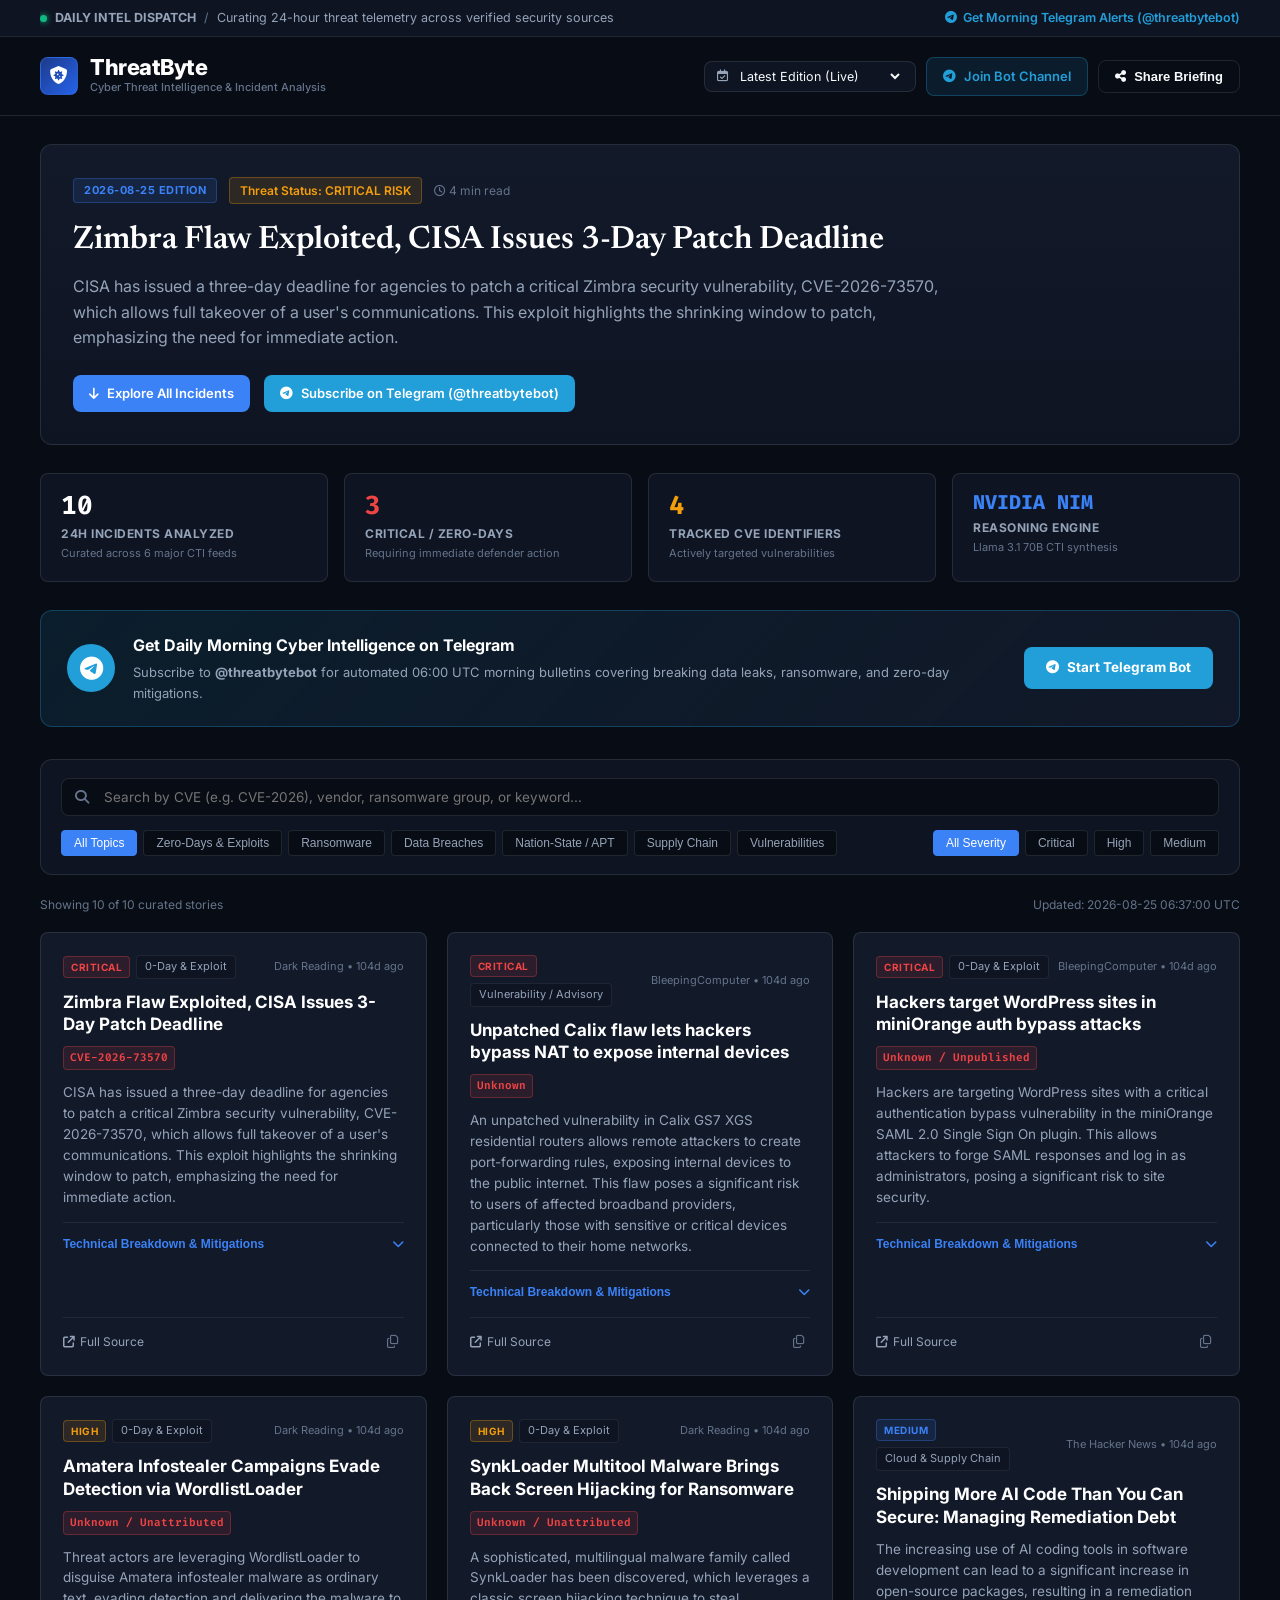
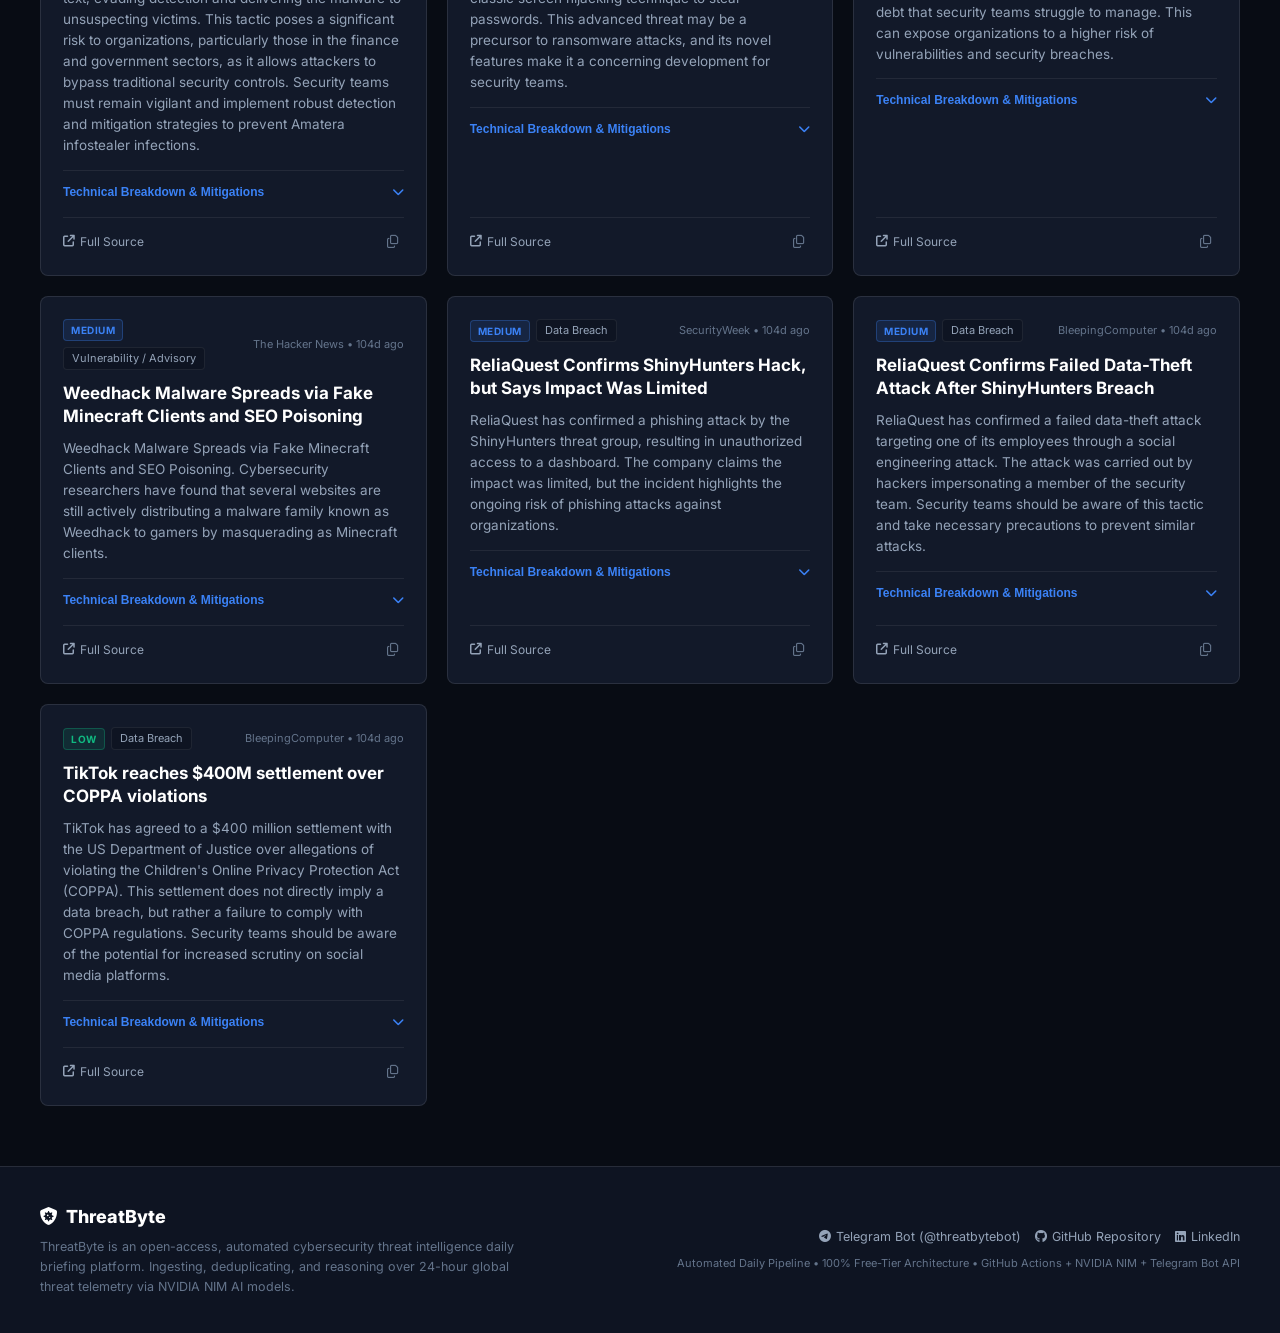
==== frontend/index.html @ 79b76184 "feat: launch ThreatByte automated CTI platform" ====
<!DOCTYPE html>
<html lang="en">
<head>
  <meta charset="UTF-8">
  <meta name="viewport" content="width=device-width, initial-scale=1.0">
  <title>ThreatByte — Daily Cyber Threat Intelligence & Incident Briefing</title>
  <meta name="description" content="ThreatByte delivers curated, analyst-grade daily cybersecurity briefings on zero-days, ransomware campaigns, data breaches, and active exploit telemetry.">
  
  <!-- Modern Editorial & Technical Typography -->
  <link rel="preconnect" href="https://fonts.googleapis.com">
  <link rel="preconnect" href="https://fonts.gstatic.com" crossorigin>
  <link href="https://fonts.googleapis.com/css2?family=Fira+Code:wght@400;500;600&family=Inter:wght@300;400;500;600;700;800&family=Newsreader:ital,opsz,wght@0,6..72,400;0,6..72,600;1,6..72,400&display=swap" rel="stylesheet">
  <link rel="stylesheet" href="https://cdnjs.cloudflare.com/ajax/libs/font-awesome/6.5.1/css/all.min.css">
  
  <link rel="stylesheet" href="css/style.css">
</head>
<body>

  <!-- Top Announcement Bar -->
  <aside class="announcement-bar" aria-label="Daily alert bulletin">
    <div class="container announcement-container">
      <div class="announcement-left">
        <span class="live-pulse"></span>
        <strong>DAILY INTEL DISPATCH</strong>
        <span class="divider">/</span>
        <span id="announcement-status">Curating 24-hour threat telemetry across verified security sources</span>
      </div>
      <div class="announcement-right">
        <a href="https://t.me/threatbytebot" target="_blank" class="announcement-link">
          <i class="fa-brands fa-telegram"></i> Get Morning Telegram Alerts (@threatbytebot)
        </a>
      </div>
    </div>
  </aside>

  <!-- Editorial Header -->
  <header class="main-header">
    <div class="container header-container">
      <div class="header-brand-wrap">
        <a href="index.html" class="brand-link">
          <div class="brand-mark">
            <i class="fa-solid fa-shield-virus"></i>
          </div>
          <div class="brand-text">
            <h1 class="brand-title">ThreatByte</h1>
            <p class="brand-tagline">Cyber Threat Intelligence & Incident Analysis</p>
          </div>
        </a>
      </div>

      <nav class="header-nav">
        <!-- Date Archive Dropdown -->
        <div class="date-select-group">
          <i class="fa-regular fa-calendar-check"></i>
          <select id="briefing-date-select" aria-label="Select Edition Date">
            <option value="latest">Latest Edition (Live)</option>
          </select>
        </div>

        <!-- Telegram Join CTA -->
        <a href="https://t.me/threatbytebot" target="_blank" class="btn btn-telegram-nav" title="Join on Telegram">
          <i class="fa-brands fa-telegram"></i>
          <span>Join Bot Channel</span>
        </a>

        <!-- Copy Full Briefing -->
        <button class="btn btn-outline" id="btn-copy-briefing" title="Copy Full Briefing for LinkedIn / Team Sharing">
          <i class="fa-solid fa-share-nodes"></i>
          <span>Share Briefing</span>
        </button>
      </nav>
    </div>
  </header>

  <!-- Executive Summary Dashboard -->
  <main class="container page-content">
    
    <!-- Hero / Lead Story Section -->
    <section class="lead-hero-section" id="lead-hero-section">
      <div class="lead-hero-badge-row">
        <span class="hero-edition-pill" id="hero-edition-date">Today's Edition</span>
        <span class="hero-threat-status" id="hero-threat-status">Threat Level: Analyzing...</span>
        <span class="hero-read-time"><i class="fa-regular fa-clock"></i> 4 min read</span>
      </div>
      <h2 class="lead-hero-title" id="lead-hero-title">
        Loading today's lead threat intelligence report...
      </h2>
      <p class="lead-hero-summary" id="lead-hero-summary">
        Aggregating intelligence on active zero-days, enterprise ransomware intrusions, and critical software vulnerabilities from the last 24 hours.
      </p>
      <div class="lead-hero-footer" id="lead-hero-footer">
        <a href="#feed-section" class="btn btn-primary">
          <i class="fa-solid fa-arrow-down"></i> Explore All Incidents
        </a>
        <a href="https://t.me/threatbytebot" target="_blank" class="btn btn-telegram">
          <i class="fa-brands fa-telegram"></i> Subscribe on Telegram (@threatbytebot)
        </a>
      </div>
    </section>

    <!-- Key Metrics Bar -->
    <section class="metrics-grid">
      <div class="metric-card">
        <div class="metric-num" id="stat-total-incidents">0</div>
        <div class="metric-title">24H Incidents Analyzed</div>
        <div class="metric-desc">Curated across 6 major CTI feeds</div>
      </div>
      <div class="metric-card metric-critical">
        <div class="metric-num" id="stat-critical-threats">0</div>
        <div class="metric-title">Critical / Zero-Days</div>
        <div class="metric-desc">Requiring immediate defender action</div>
      </div>
      <div class="metric-card metric-cve">
        <div class="metric-num" id="stat-unique-cves">0</div>
        <div class="metric-title">Tracked CVE Identifiers</div>
        <div class="metric-desc">Actively targeted vulnerabilities</div>
      </div>
      <div class="metric-card metric-ai">
        <div class="metric-num" id="stat-ai-model">NVIDIA NIM</div>
        <div class="metric-title">Reasoning Engine</div>
        <div class="metric-desc">Llama 3.1 70B CTI synthesis</div>
      </div>
    </section>

    <!-- Telegram Free Subscription Box -->
    <section class="telegram-sub-banner">
      <div class="tg-sub-left">
        <div class="tg-sub-icon">
          <i class="fa-brands fa-telegram"></i>
        </div>
        <div class="tg-sub-content">
          <h3>Get Daily Morning Cyber Intelligence on Telegram</h3>
          <p>Subscribe to <strong>@threatbytebot</strong> for automated 06:00 UTC morning bulletins covering breaking data leaks, ransomware, and zero-day mitigations.</p>
        </div>
      </div>
      <div class="tg-sub-right">
        <a href="https://t.me/threatbytebot" target="_blank" class="btn btn-telegram-sub">
          <i class="fa-brands fa-telegram"></i> Start Telegram Bot
        </a>
      </div>
    </section>

    <!-- Filter & Search Toolbar -->
    <section class="toolbar-wrap" id="feed-section">
      <div class="search-bar">
        <i class="fa-solid fa-magnifying-glass search-icon"></i>
        <input type="text" id="search-input" placeholder="Search by CVE (e.g. CVE-2026), vendor, ransomware group, or keyword..." autocomplete="off">
        <button id="clear-search-btn" class="clear-search-btn hidden" aria-label="Clear search">
          <i class="fa-solid fa-xmark"></i>
        </button>
      </div>

      <div class="filter-row">
        <!-- Category Filter -->
        <div class="pill-group" id="category-pills-container">
          <button class="pill active" data-category="ALL">All Topics</button>
          <button class="pill" data-category="0-Day & Exploit">Zero-Days & Exploits</button>
          <button class="pill" data-category="Ransomware">Ransomware</button>
          <button class="pill" data-category="Data Breach">Data Breaches</button>
          <button class="pill" data-category="Nation-State/APT">Nation-State / APT</button>
          <button class="pill" data-category="Cloud & Supply Chain">Supply Chain</button>
          <button class="pill" data-category="Vulnerability / Advisory">Vulnerabilities</button>
        </div>

        <!-- Severity Filter -->
        <div class="severity-group" id="severity-filters-container">
          <button class="sev-btn active" data-severity="ALL">All Severity</button>
          <button class="sev-btn sev-critical" data-severity="CRITICAL">Critical</button>
          <button class="sev-btn sev-high" data-severity="HIGH">High</button>
          <button class="sev-btn sev-medium" data-severity="MEDIUM">Medium</button>
        </div>
      </div>
    </section>

    <!-- Feed Meta Bar -->
    <div class="feed-meta-bar">
      <span class="feed-count" id="results-count-text">Displaying curated incidents</span>
      <span class="feed-time" id="feed-generated-time">Last updated: Syncing...</span>
    </div>

    <!-- Threat Intelligence Article Feed -->
    <section class="threat-feed-grid" id="threat-cards-grid">
      <div class="feed-loading">
        <div class="editorial-spinner"></div>
        <p>Loading curated threat intelligence dispatch...</p>
      </div>
    </section>

  </main>

  <!-- Detailed Incident Modal Dialog -->
  <div class="modal-overlay hidden" id="incident-modal" role="dialog" aria-modal="true">
    <div class="modal-card">
      <div class="modal-header">
        <div class="modal-tags">
          <span class="modal-badge-sev" id="modal-sev-badge">CRITICAL</span>
          <span class="modal-badge-cat" id="modal-category">Ransomware</span>
        </div>
        <button class="modal-close" id="modal-close-btn" aria-label="Close dialog">
          <i class="fa-solid fa-xmark"></i>
        </button>
      </div>
      <div class="modal-body" id="modal-body-content">
        <!-- Injected via JavaScript -->
      </div>
      <div class="modal-footer">
        <a href="#" target="_blank" rel="noopener noreferrer" class="btn btn-outline" id="modal-source-link">
          <i class="fa-solid fa-arrow-up-right-from-square"></i> Read Original Source
        </a>
        <button class="btn btn-primary" id="modal-copy-btn">
          <i class="fa-solid fa-copy"></i> Copy Dossier
        </button>
      </div>
    </div>
  </div>

  <!-- Toast Notification -->
  <div class="toast-container" id="toast-container"></div>

  <!-- Editorial Footer -->
  <footer class="main-footer">
    <div class="container footer-container">
      <div class="footer-col-left">
        <div class="footer-brand">
          <i class="fa-solid fa-shield-virus"></i> ThreatByte
        </div>
        <p class="footer-about">
          ThreatByte is an open-access, automated cybersecurity threat intelligence daily briefing platform. Ingesting, deduplicating, and reasoning over 24-hour global threat telemetry via NVIDIA NIM AI models.
        </p>
      </div>
      <div class="footer-col-right">
        <div class="footer-links">
          <a href="https://t.me/threatbytebot" target="_blank"><i class="fa-brands fa-telegram"></i> Telegram Bot (@threatbytebot)</a>
          <a href="https://github.com/mukulgrover/ThreatByte" target="_blank"><i class="fa-brands fa-github"></i> GitHub Repository</a>
          <a href="https://linkedin.com" target="_blank"><i class="fa-brands fa-linkedin"></i> LinkedIn</a>
        </div>
        <p class="footer-credit">
          Automated Daily Pipeline • 100% Free-Tier Architecture • GitHub Actions + NVIDIA NIM + Telegram Bot API
        </p>
      </div>
    </div>
  </footer>

  <script src="js/app.js"></script>
</body>
</html>
---- frontend/css/style.css ----
/* ==========================================================================
   ThreatByte — Editorial Cyber Threat Intelligence Publication Theme
   Authentic, human-curated editorial design with deep slate & cobalt accents.
   ========================================================================== */

:root {
  /* Editorial Palette */
  --bg-page: #080c14;
  --bg-surface: #0e1422;
  --bg-card: #121929;
  --bg-card-hover: #162035;
  --bg-muted: #1c273e;
  --bg-overlay: rgba(8, 12, 20, 0.85);

  /* Border Tones */
  --border-subtle: rgba(255, 255, 255, 0.07);
  --border-card: rgba(255, 255, 255, 0.1);
  --border-card-hover: rgba(59, 130, 246, 0.35);

  /* Brand Accents */
  --accent-blue: #3b82f6;
  --accent-blue-hover: #2563eb;
  --accent-blue-dim: rgba(59, 130, 246, 0.12);
  
  --accent-red: #ef4444;
  --accent-red-dim: rgba(239, 68, 68, 0.12);
  --accent-red-border: rgba(239, 68, 68, 0.3);
  
  --accent-amber: #f59e0b;
  --accent-amber-dim: rgba(245, 158, 11, 0.12);
  
  --accent-emerald: #10b981;
  --accent-emerald-dim: rgba(16, 185, 129, 0.12);

  --accent-telegram: #229ED9;
  --accent-telegram-hover: #1C8AC0;

  /* Typography */
  --text-primary: #f8fafc;
  --text-secondary: #94a3b8;
  --text-muted: #64748b;
  --font-sans: 'Inter', -apple-system, BlinkMacSystemFont, 'Segoe UI', Roboto, sans-serif;
  --font-serif: 'Newsreader', Georgia, 'Times New Roman', serif;
  --font-mono: 'Fira Code', monospace, Consolas;

  /* Sizing & Radius */
  --max-width: 1240px;
  --radius-sm: 4px;
  --radius-md: 8px;
  --radius-lg: 12px;
  --transition: 0.2s cubic-bezier(0.16, 1, 0.3, 1);
}

/* Reset & Foundation */
* {
  margin: 0;
  padding: 0;
  box-sizing: border-box;
}

body {
  background-color: var(--bg-page);
  color: var(--text-primary);
  font-family: var(--font-sans);
  line-height: 1.6;
  min-height: 100vh;
  -webkit-font-smoothing: antialiased;
}

.container {
  width: 100%;
  max-width: var(--max-width);
  margin: 0 auto;
  padding: 0 20px;
}

/* ==========================================================================
   Announcement Bar
   ========================================================================== */
.announcement-bar {
  background: var(--bg-surface);
  border-bottom: 1px solid var(--border-subtle);
  padding: 8px 0;
  font-size: 12.5px;
  color: var(--text-secondary);
}

.announcement-container {
  display: flex;
  justify-content: space-between;
  align-items: center;
  gap: 16px;
}

.announcement-left {
  display: flex;
  align-items: center;
  gap: 8px;
  overflow: hidden;
  white-space: nowrap;
  text-overflow: ellipsis;
}

.live-pulse {
  width: 7px;
  height: 7px;
  border-radius: 50%;
  background: var(--accent-emerald);
  box-shadow: 0 0 6px var(--accent-emerald);
}

.divider {
  color: var(--text-muted);
}

.announcement-link {
  color: var(--accent-telegram);
  text-decoration: none;
  font-weight: 600;
  display: inline-flex;
  align-items: center;
  gap: 6px;
  transition: color var(--transition);
  white-space: nowrap;
}

.announcement-link:hover {
  color: #60c5ff;
}

/* ==========================================================================
   Header & Nav
   ========================================================================== */
.main-header {
  background: var(--bg-page);
  border-bottom: 1px solid var(--border-card);
  padding: 18px 0;
  position: sticky;
  top: 0;
  z-index: 50;
  backdrop-filter: blur(12px);
  -webkit-backdrop-filter: blur(12px);
}

.header-container {
  display: flex;
  justify-content: space-between;
  align-items: center;
  gap: 20px;
}

.brand-link {
  display: flex;
  align-items: center;
  gap: 12px;
  text-decoration: none;
  color: inherit;
}

.brand-mark {
  width: 38px;
  height: 38px;
  background: linear-gradient(135deg, #1e3a8a, #2563eb);
  border: 1px solid rgba(59, 130, 246, 0.4);
  border-radius: var(--radius-md);
  display: flex;
  align-items: center;
  justify-content: center;
  font-size: 18px;
  color: #ffffff;
}

.brand-title {
  font-size: 22px;
  font-weight: 800;
  letter-spacing: -0.5px;
  color: #ffffff;
  line-height: 1.1;
}

.brand-tagline {
  font-size: 11px;
  color: var(--text-muted);
  font-weight: 500;
}

.header-nav {
  display: flex;
  align-items: center;
  gap: 10px;
}

.date-select-group {
  display: flex;
  align-items: center;
  gap: 8px;
  background: var(--bg-surface);
  border: 1px solid var(--border-card);
  border-radius: var(--radius-md);
  padding: 6px 12px;
  font-size: 12.5px;
  color: var(--text-secondary);
}

.date-select-group select {
  background: transparent;
  border: none;
  color: var(--text-primary);
  font-size: 12.5px;
  font-family: var(--font-sans);
  outline: none;
  cursor: pointer;
}

.date-select-group select option {
  background: var(--bg-surface);
  color: var(--text-primary);
}

/* Buttons */
.btn {
  display: inline-flex;
  align-items: center;
  justify-content: center;
  gap: 8px;
  padding: 8px 16px;
  border-radius: var(--radius-md);
  font-size: 13px;
  font-weight: 600;
  text-decoration: none;
  cursor: pointer;
  border: none;
  transition: all var(--transition);
}

.btn-primary {
  background: var(--accent-blue);
  color: #ffffff;
}

.btn-primary:hover {
  background: var(--accent-blue-hover);
  transform: translateY(-1px);
}

.btn-telegram {
  background: var(--accent-telegram);
  color: #ffffff;
}

.btn-telegram:hover {
  background: var(--accent-telegram-hover);
  transform: translateY(-1px);
}

.btn-telegram-nav {
  background: rgba(34, 158, 217, 0.12);
  color: var(--accent-telegram);
  border: 1px solid rgba(34, 158, 217, 0.3);
}

.btn-telegram-nav:hover {
  background: var(--accent-telegram);
  color: #ffffff;
}

.btn-outline {
  background: transparent;
  color: var(--text-primary);
  border: 1px solid var(--border-card);
}

.btn-outline:hover {
  background: var(--bg-surface);
  border-color: var(--text-secondary);
}

/* ==========================================================================
   Page Content
   ========================================================================== */
.page-content {
  padding-top: 28px;
  padding-bottom: 60px;
}

/* Lead Hero Section */
.lead-hero-section {
  background: linear-gradient(180deg, var(--bg-card) 0%, var(--bg-surface) 100%);
  border: 1px solid var(--border-card);
  border-radius: var(--radius-lg);
  padding: 32px;
  margin-bottom: 28px;
  position: relative;
}

.lead-hero-badge-row {
  display: flex;
  align-items: center;
  gap: 12px;
  margin-bottom: 16px;
  flex-wrap: wrap;
}

.hero-edition-pill {
  font-size: 11px;
  font-weight: 700;
  text-transform: uppercase;
  letter-spacing: 0.5px;
  background: var(--accent-blue-dim);
  color: var(--accent-blue);
  border: 1px solid rgba(59, 130, 246, 0.3);
  padding: 3px 10px;
  border-radius: var(--radius-sm);
}

.hero-threat-status {
  font-size: 12px;
  font-weight: 600;
  color: var(--accent-amber);
  background: var(--accent-amber-dim);
  border: 1px solid rgba(245, 158, 11, 0.3);
  padding: 3px 10px;
  border-radius: var(--radius-sm);
}

.hero-read-time {
  font-size: 12px;
  color: var(--text-muted);
}

.lead-hero-title {
  font-family: var(--font-serif);
  font-size: 32px;
  font-weight: 600;
  line-height: 1.25;
  color: #ffffff;
  margin-bottom: 14px;
}

.lead-hero-summary {
  font-size: 16px;
  color: var(--text-secondary);
  line-height: 1.6;
  max-width: 900px;
  margin-bottom: 24px;
}

.lead-hero-footer {
  display: flex;
  align-items: center;
  gap: 14px;
  flex-wrap: wrap;
}

/* ==========================================================================
   Metrics Grid
   ========================================================================== */
.metrics-grid {
  display: grid;
  grid-template-columns: repeat(auto-fit, minmax(220px, 1fr));
  gap: 16px;
  margin-bottom: 28px;
}

.metric-card {
  background: var(--bg-surface);
  border: 1px solid var(--border-card);
  border-radius: var(--radius-md);
  padding: 18px 20px;
}

.metric-num {
  font-size: 26px;
  font-weight: 800;
  font-family: var(--font-mono);
  color: #ffffff;
  line-height: 1;
  margin-bottom: 6px;
}

.metric-critical .metric-num {
  color: var(--accent-red);
}

.metric-cve .metric-num {
  color: var(--accent-amber);
}

.metric-ai .metric-num {
  font-size: 20px;
  color: var(--accent-blue);
}

.metric-title {
  font-size: 12px;
  font-weight: 700;
  text-transform: uppercase;
  letter-spacing: 0.5px;
  color: var(--text-secondary);
  margin-bottom: 2px;
}

.metric-desc {
  font-size: 11px;
  color: var(--text-muted);
}

/* ==========================================================================
   Telegram Subscription Banner
   ========================================================================== */
.telegram-sub-banner {
  background: linear-gradient(135deg, rgba(34, 158, 217, 0.12), rgba(18, 25, 41, 0.95));
  border: 1px solid rgba(34, 158, 217, 0.3);
  border-radius: var(--radius-lg);
  padding: 22px 26px;
  display: flex;
  justify-content: space-between;
  align-items: center;
  gap: 20px;
  margin-bottom: 32px;
}

.tg-sub-left {
  display: flex;
  align-items: center;
  gap: 18px;
}

.tg-sub-icon {
  width: 48px;
  height: 48px;
  background: var(--accent-telegram);
  color: #ffffff;
  border-radius: 50%;
  display: flex;
  align-items: center;
  justify-content: center;
  font-size: 24px;
  flex-shrink: 0;
}

.tg-sub-content h3 {
  font-size: 16px;
  font-weight: 700;
  color: #ffffff;
  margin-bottom: 4px;
}

.tg-sub-content p {
  font-size: 13px;
  color: var(--text-secondary);
}

.btn-telegram-sub {
  background: var(--accent-telegram);
  color: #ffffff;
  padding: 10px 22px;
  border-radius: var(--radius-md);
  font-weight: 700;
  font-size: 13.5px;
  white-space: nowrap;
}

.btn-telegram-sub:hover {
  background: var(--accent-telegram-hover);
}

/* ==========================================================================
   Toolbar (Search & Filters)
   ========================================================================== */
.toolbar-wrap {
  background: var(--bg-surface);
  border: 1px solid var(--border-card);
  border-radius: var(--radius-lg);
  padding: 18px 20px;
  margin-bottom: 20px;
  display: flex;
  flex-direction: column;
  gap: 14px;
}

.search-bar {
  position: relative;
  width: 100%;
}

.search-icon {
  position: absolute;
  left: 14px;
  top: 50%;
  transform: translateY(-50%);
  color: var(--text-muted);
  font-size: 14px;
}

.search-bar input {
  width: 100%;
  background: var(--bg-page);
  border: 1px solid var(--border-card);
  border-radius: var(--radius-md);
  padding: 10px 38px 10px 42px;
  color: var(--text-primary);
  font-size: 13.5px;
  font-family: var(--font-sans);
  outline: none;
  transition: border-color var(--transition);
}

.search-bar input:focus {
  border-color: var(--accent-blue);
}

.clear-search-btn {
  position: absolute;
  right: 12px;
  top: 50%;
  transform: translateY(-50%);
  background: none;
  border: none;
  color: var(--text-muted);
  cursor: pointer;
  font-size: 14px;
}

.clear-search-btn:hover {
  color: var(--text-primary);
}

.hidden {
  display: none !important;
}

.filter-row {
  display: flex;
  justify-content: space-between;
  align-items: center;
  flex-wrap: wrap;
  gap: 12px;
}

.pill-group, .severity-group {
  display: flex;
  flex-wrap: wrap;
  gap: 6px;
}

.pill, .sev-btn {
  background: var(--bg-page);
  border: 1px solid var(--border-card);
  color: var(--text-secondary);
  padding: 5px 12px;
  border-radius: var(--radius-sm);
  font-size: 12px;
  font-weight: 500;
  cursor: pointer;
  transition: all var(--transition);
}

.pill:hover, .sev-btn:hover {
  color: var(--text-primary);
  border-color: var(--text-secondary);
}

.pill.active, .sev-btn.active {
  background: var(--accent-blue);
  color: #ffffff;
  border-color: var(--accent-blue);
}

.sev-btn.sev-critical.active {
  background: var(--accent-red);
  border-color: var(--accent-red);
}

.sev-btn.sev-high.active {
  background: var(--accent-amber);
  border-color: var(--accent-amber);
}

.sev-btn.sev-medium.active {
  background: var(--accent-blue);
  border-color: var(--accent-blue);
}

/* Feed Meta Bar */
.feed-meta-bar {
  display: flex;
  justify-content: space-between;
  align-items: center;
  font-size: 12px;
  color: var(--text-muted);
  margin-bottom: 18px;
}

/* ==========================================================================
   Threat Feed Grid & Article Cards
   ========================================================================== */
.threat-feed-grid {
  display: grid;
  grid-template-columns: repeat(auto-fill, minmax(380px, 1fr));
  gap: 20px;
}

.article-card {
  background: var(--bg-card);
  border: 1px solid var(--border-card);
  border-radius: var(--radius-md);
  padding: 22px;
  display: flex;
  flex-direction: column;
  justify-content: space-between;
  transition: all var(--transition);
}

.article-card:hover {
  background: var(--bg-card-hover);
  border-color: var(--border-card-hover);
  transform: translateY(-2px);
}

/* Article Card Top */
.article-meta-top {
  display: flex;
  justify-content: space-between;
  align-items: center;
  gap: 8px;
  margin-bottom: 12px;
}

.meta-tags-left {
  display: flex;
  align-items: center;
  gap: 6px;
  flex-wrap: wrap;
}

.tag-severity {
  font-size: 10px;
  font-weight: 700;
  letter-spacing: 0.5px;
  padding: 2px 7px;
  border-radius: var(--radius-sm);
  text-transform: uppercase;
}

.tag-severity.CRITICAL {
  background: var(--accent-red-dim);
  color: var(--accent-red);
  border: 1px solid var(--accent-red-border);
}

.tag-severity.HIGH {
  background: var(--accent-amber-dim);
  color: var(--accent-amber);
  border: 1px solid rgba(245, 158, 11, 0.3);
}

.tag-severity.MEDIUM {
  background: var(--accent-blue-dim);
  color: var(--accent-blue);
  border: 1px solid rgba(59, 130, 246, 0.3);
}

.tag-severity.LOW {
  background: var(--accent-emerald-dim);
  color: var(--accent-emerald);
  border: 1px solid rgba(16, 185, 129, 0.3);
}

.tag-category {
  font-size: 11px;
  color: var(--text-secondary);
  background: var(--bg-surface);
  border: 1px solid var(--border-subtle);
  padding: 2px 8px;
  border-radius: var(--radius-sm);
}

.meta-source-time {
  font-size: 11px;
  color: var(--text-muted);
  white-space: nowrap;
}

/* Article Title */
.article-title {
  font-size: 17px;
  font-weight: 700;
  line-height: 1.35;
  color: #ffffff;
  margin-bottom: 10px;
  cursor: pointer;
  transition: color var(--transition);
}

.article-title:hover {
  color: var(--accent-blue);
}

/* CVE Chips */
.cve-wrap {
  display: flex;
  flex-wrap: wrap;
  gap: 6px;
  margin-bottom: 12px;
}

.cve-badge {
  font-size: 11px;
  font-family: var(--font-mono);
  font-weight: 600;
  background: var(--accent-red-dim);
  color: var(--accent-red);
  border: 1px solid var(--accent-red-border);
  padding: 2px 6px;
  border-radius: var(--radius-sm);
  cursor: pointer;
  transition: background var(--transition);
}

.cve-badge:hover {
  background: var(--accent-red);
  color: #ffffff;
}

/* Summary */
.article-summary {
  font-size: 13.5px;
  color: var(--text-secondary);
  line-height: 1.55;
  margin-bottom: 14px;
}

/* Accordion Breakdown */
.article-accordion {
  border-top: 1px solid var(--border-subtle);
  padding-top: 10px;
  margin-bottom: 14px;
}

.accordion-btn {
  background: none;
  border: none;
  color: var(--accent-blue);
  font-size: 12px;
  font-weight: 600;
  display: flex;
  align-items: center;
  justify-content: space-between;
  width: 100%;
  cursor: pointer;
  padding: 4px 0;
}

.accordion-body {
  margin-top: 8px;
  font-size: 12.5px;
  color: var(--text-secondary);
  background: var(--bg-surface);
  border: 1px solid var(--border-subtle);
  border-radius: var(--radius-md);
  padding: 12px;
  display: none;
}

.accordion-body.open {
  display: block;
}

.mitigation-checklist {
  list-style: none;
  margin-top: 8px;
}

.mitigation-checklist li {
  position: relative;
  padding-left: 16px;
  margin-bottom: 4px;
  font-size: 12px;
}

.mitigation-checklist li::before {
  content: "•";
  position: absolute;
  left: 4px;
  color: var(--accent-emerald);
  font-weight: bold;
}

/* Card Actions Footer */
.article-card-footer {
  display: flex;
  justify-content: space-between;
  align-items: center;
  padding-top: 12px;
  border-top: 1px solid var(--border-subtle);
  margin-top: auto;
}

.source-link-btn {
  font-size: 12px;
  color: var(--text-secondary);
  text-decoration: none;
  display: inline-flex;
  align-items: center;
  gap: 5px;
  transition: color var(--transition);
}

.source-link-btn:hover {
  color: var(--accent-blue);
}

.card-copy-btn {
  background: none;
  border: none;
  color: var(--text-muted);
  cursor: pointer;
  padding: 4px 6px;
  border-radius: var(--radius-sm);
  font-size: 13px;
  transition: color var(--transition);
}

.card-copy-btn:hover {
  color: var(--text-primary);
}

/* Feed Loading & Empty State */
.feed-loading, .feed-empty {
  grid-column: 1 / -1;
  text-align: center;
  padding: 50px 20px;
  color: var(--text-muted);
}

.editorial-spinner {
  width: 36px;
  height: 36px;
  border: 2px solid var(--border-card);
  border-top-color: var(--accent-blue);
  border-radius: 50%;
  margin: 0 auto 12px;
  animation: spin 0.8s linear infinite;
}

@keyframes spin {
  to { transform: rotate(360deg); }
}

/* ==========================================================================
   Modal Dialog
   ========================================================================== */
.modal-overlay {
  position: fixed;
  top: 0;
  left: 0;
  width: 100%;
  height: 100%;
  background: var(--bg-overlay);
  backdrop-filter: blur(6px);
  display: flex;
  align-items: center;
  justify-content: center;
  z-index: 100;
  padding: 20px;
}

.modal-card {
  background: var(--bg-card);
  border: 1px solid var(--border-card);
  border-radius: var(--radius-lg);
  width: 100%;
  max-width: 720px;
  max-height: 90vh;
  overflow-y: auto;
  box-shadow: 0 20px 40px rgba(0, 0, 0, 0.6);
  display: flex;
  flex-direction: column;
}

.modal-header {
  padding: 18px 24px;
  border-bottom: 1px solid var(--border-subtle);
  display: flex;
  justify-content: space-between;
  align-items: center;
}

.modal-tags {
  display: flex;
  align-items: center;
  gap: 8px;
}

.modal-badge-sev {
  font-size: 10px;
  font-weight: 700;
  padding: 2px 7px;
  border-radius: var(--radius-sm);
  text-transform: uppercase;
}

.modal-badge-cat {
  font-size: 11px;
  color: var(--text-secondary);
  background: var(--bg-surface);
  padding: 2px 8px;
  border-radius: var(--radius-sm);
}

.modal-close {
  background: none;
  border: none;
  color: var(--text-muted);
  font-size: 18px;
  cursor: pointer;
}

.modal-close:hover {
  color: var(--text-primary);
}

.modal-body {
  padding: 24px;
}

.modal-footer {
  padding: 14px 24px;
  border-top: 1px solid var(--border-subtle);
  display: flex;
  justify-content: flex-end;
  gap: 10px;
  background: var(--bg-surface);
}

/* Toast */
.toast-container {
  position: fixed;
  bottom: 20px;
  right: 20px;
  z-index: 200;
  display: flex;
  flex-direction: column;
  gap: 8px;
}

.toast {
  background: var(--bg-card);
  border: 1px solid var(--accent-blue);
  color: var(--text-primary);
  padding: 10px 16px;
  border-radius: var(--radius-md);
  font-size: 12.5px;
  box-shadow: 0 4px 15px rgba(0, 0, 0, 0.4);
  display: flex;
  align-items: center;
  gap: 8px;
}

/* ==========================================================================
   Footer
   ========================================================================== */
.main-footer {
  border-top: 1px solid var(--border-card);
  background: var(--bg-surface);
  padding: 36px 0;
}

.footer-container {
  display: flex;
  justify-content: space-between;
  align-items: center;
  flex-wrap: wrap;
  gap: 20px;
}

.footer-brand {
  font-size: 18px;
  font-weight: 800;
  color: #ffffff;
  margin-bottom: 6px;
  display: flex;
  align-items: center;
  gap: 8px;
}

.footer-about {
  font-size: 12.5px;
  color: var(--text-muted);
  max-width: 480px;
}

.footer-col-right {
  display: flex;
  flex-direction: column;
  align-items: flex-end;
  gap: 8px;
}

.footer-links {
  display: flex;
  gap: 14px;
}

.footer-links a {
  color: var(--text-secondary);
  text-decoration: none;
  font-size: 12.5px;
  display: flex;
  align-items: center;
  gap: 5px;
}

.footer-links a:hover {
  color: var(--accent-blue);
}

.footer-credit {
  font-size: 11px;
  color: var(--text-muted);
}

/* Responsive */
@media (max-width: 850px) {
  .threat-feed-grid {
    grid-template-columns: 1fr;
  }
  .telegram-sub-banner {
    flex-direction: column;
    align-items: flex-start;
  }
  .footer-container {
    flex-direction: column;
    align-items: flex-start;
  }
  .footer-col-right {
    align-items: flex-start;
  }
  .filter-row {
    flex-direction: column;
    align-items: flex-start;
  }
}

@media (max-width: 600px) {
  .header-container {
    flex-direction: column;
    align-items: flex-start;
  }
  .header-nav {
    width: 100%;
    justify-content: space-between;
  }
  .lead-hero-title {
    font-size: 24px;
  }
}
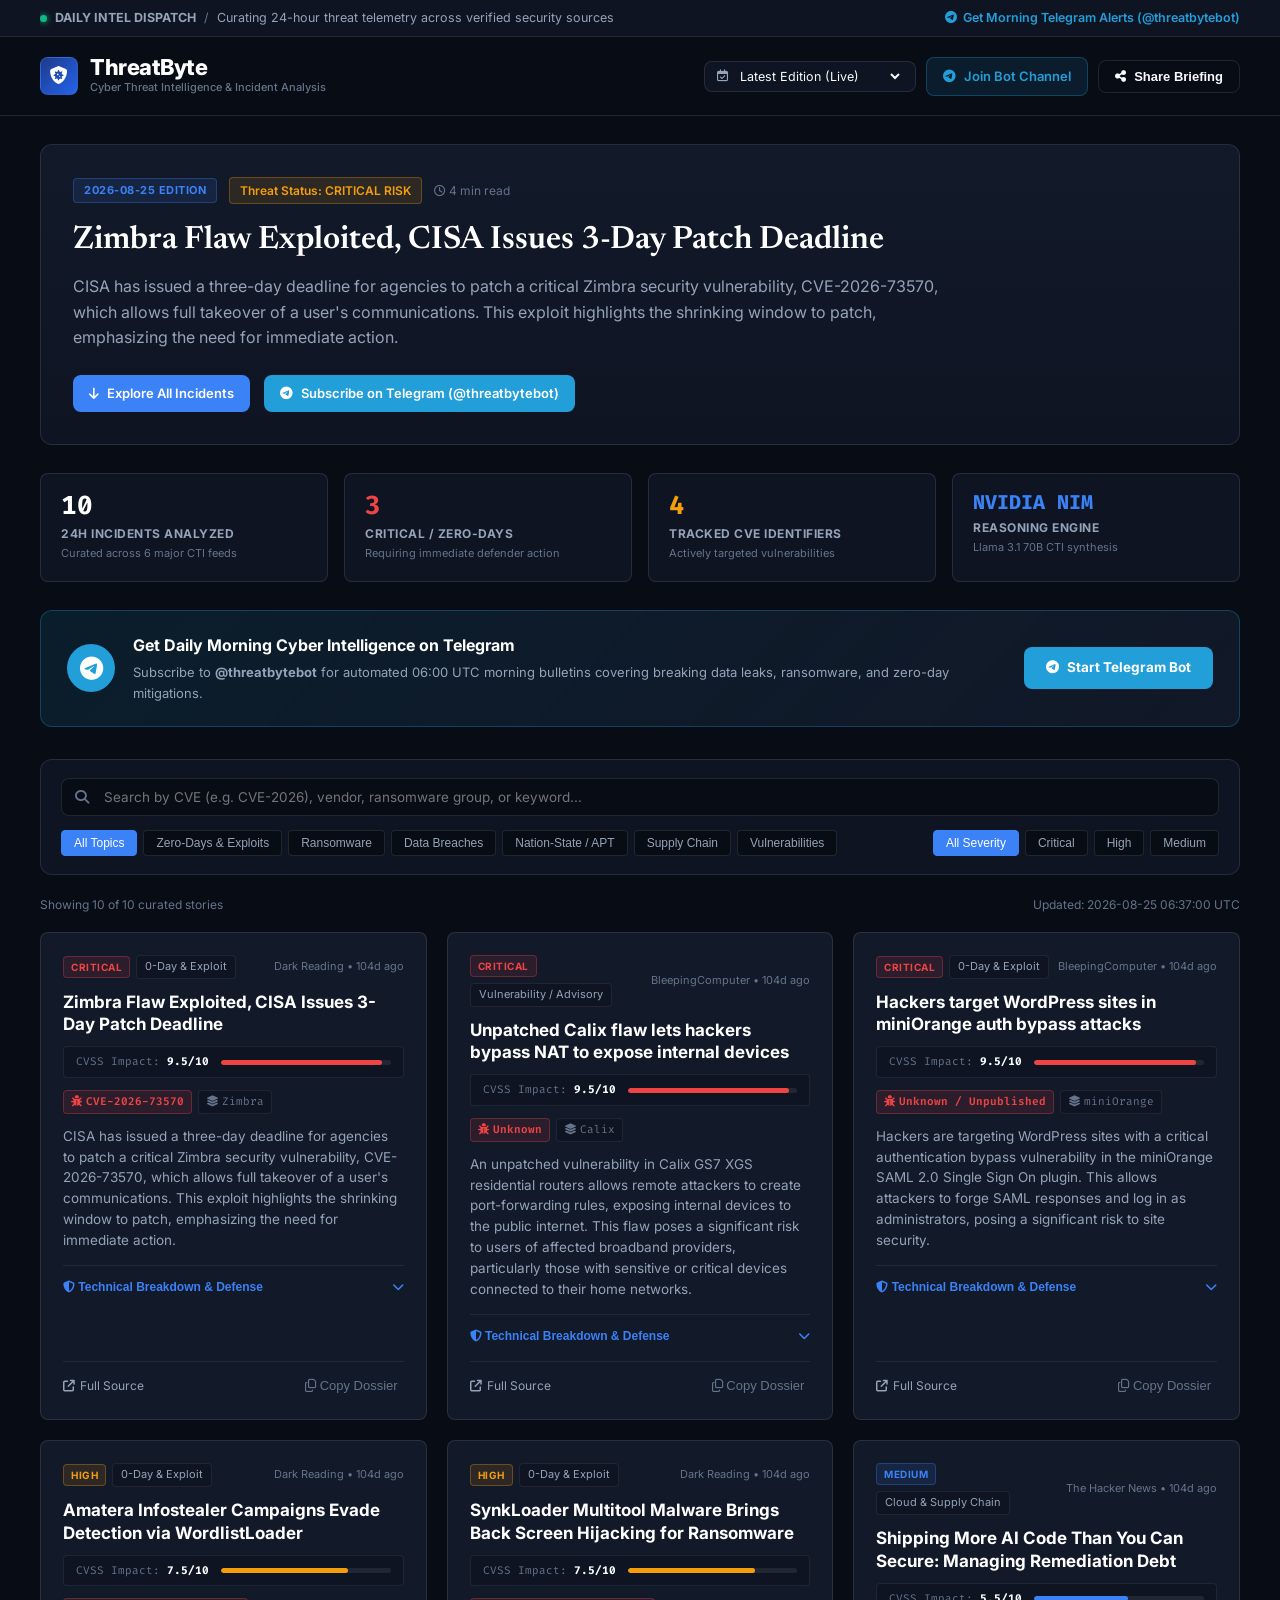
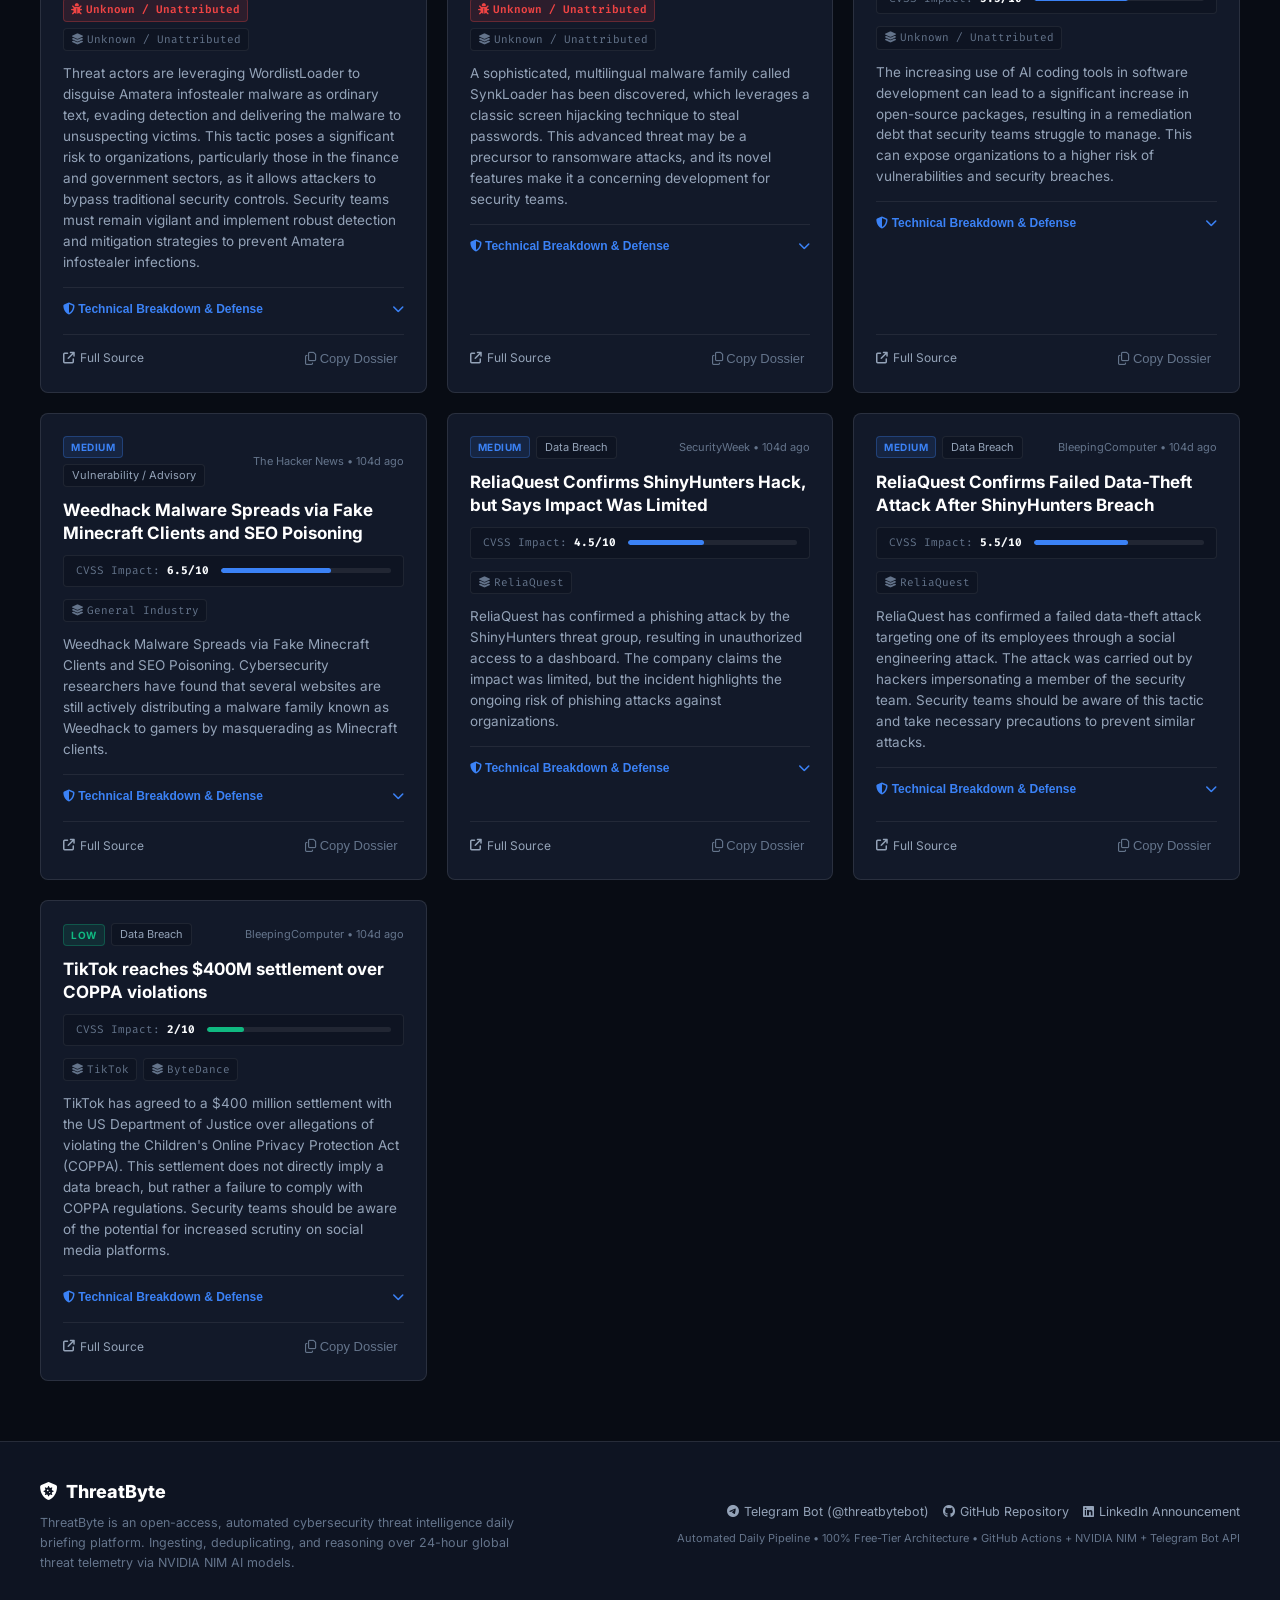
==== commit 286db0ee: "docs: add LinkedIn launch post link in footer and README" ====
--- a/frontend/index.html
+++ b/frontend/index.html
@@ -232,7 +232,7 @@
         <div class="footer-links">
           <a href="https://t.me/threatbytebot" target="_blank"><i class="fa-brands fa-telegram"></i> Telegram Bot (@threatbytebot)</a>
           <a href="https://github.com/mukulgrover/ThreatByte" target="_blank"><i class="fa-brands fa-github"></i> GitHub Repository</a>
-          <a href="https://linkedin.com" target="_blank"><i class="fa-brands fa-linkedin"></i> LinkedIn</a>
+          <a href="https://lnkd.in/p/dQvbGb7g" target="_blank"><i class="fa-brands fa-linkedin"></i> LinkedIn Announcement</a>
         </div>
         <p class="footer-credit">
           Automated Daily Pipeline • 100% Free-Tier Architecture • GitHub Actions + NVIDIA NIM + Telegram Bot API
--- a/frontend/css/style.css
+++ b/frontend/css/style.css
@@ -697,6 +697,86 @@
   color: var(--accent-blue);
 }
 
+/* CVSS Bar Row */
+.article-cvss-bar-row {
+  display: flex;
+  align-items: center;
+  gap: 12px;
+  margin-bottom: 12px;
+  background: var(--bg-surface);
+  border: 1px solid var(--border-subtle);
+  padding: 6px 12px;
+  border-radius: var(--radius-sm);
+}
+
+.cvss-label {
+  font-size: 11px;
+  font-family: var(--font-mono);
+  color: var(--text-muted);
+  white-space: nowrap;
+}
+
+.cvss-label strong {
+  color: var(--text-primary);
+}
+
+.cvss-progress-track {
+  flex: 1;
+  height: 5px;
+  background: rgba(255, 255, 255, 0.08);
+  border-radius: 999px;
+  overflow: hidden;
+}
+
+.cvss-progress-fill {
+  height: 100%;
+  border-radius: 999px;
+  transition: width 0.4s ease;
+}
+
+.cvss-progress-fill.CRITICAL {
+  background: var(--accent-red);
+}
+
+.cvss-progress-fill.HIGH {
+  background: var(--accent-amber);
+}
+
+.cvss-progress-fill.MEDIUM {
+  background: var(--accent-blue);
+}
+
+.cvss-progress-fill.LOW {
+  background: var(--accent-emerald);
+}
+
+/* CVE & Vendor Row */
+.cve-vendor-row {
+  display: flex;
+  flex-wrap: wrap;
+  gap: 6px;
+  margin-bottom: 12px;
+}
+
+.vendor-tag {
+  font-size: 11px;
+  font-family: var(--font-mono);
+  color: var(--text-muted);
+  background: var(--bg-surface);
+  border: 1px solid var(--border-subtle);
+  padding: 2px 7px;
+  border-radius: var(--radius-sm);
+  display: inline-flex;
+  align-items: center;
+  gap: 4px;
+}
+
+.actor-highlight {
+  color: var(--accent-amber);
+  font-family: var(--font-mono);
+  font-weight: 600;
+}
+
 /* CVE Chips */
 .cve-wrap {
   display: flex;
@@ -712,10 +792,13 @@
   background: var(--accent-red-dim);
   color: var(--accent-red);
   border: 1px solid var(--accent-red-border);
-  padding: 2px 6px;
+  padding: 2px 7px;
   border-radius: var(--radius-sm);
   cursor: pointer;
-  transition: background var(--transition);
+  display: inline-flex;
+  align-items: center;
+  gap: 4px;
+  transition: all var(--transition);
 }
 
 .cve-badge:hover {
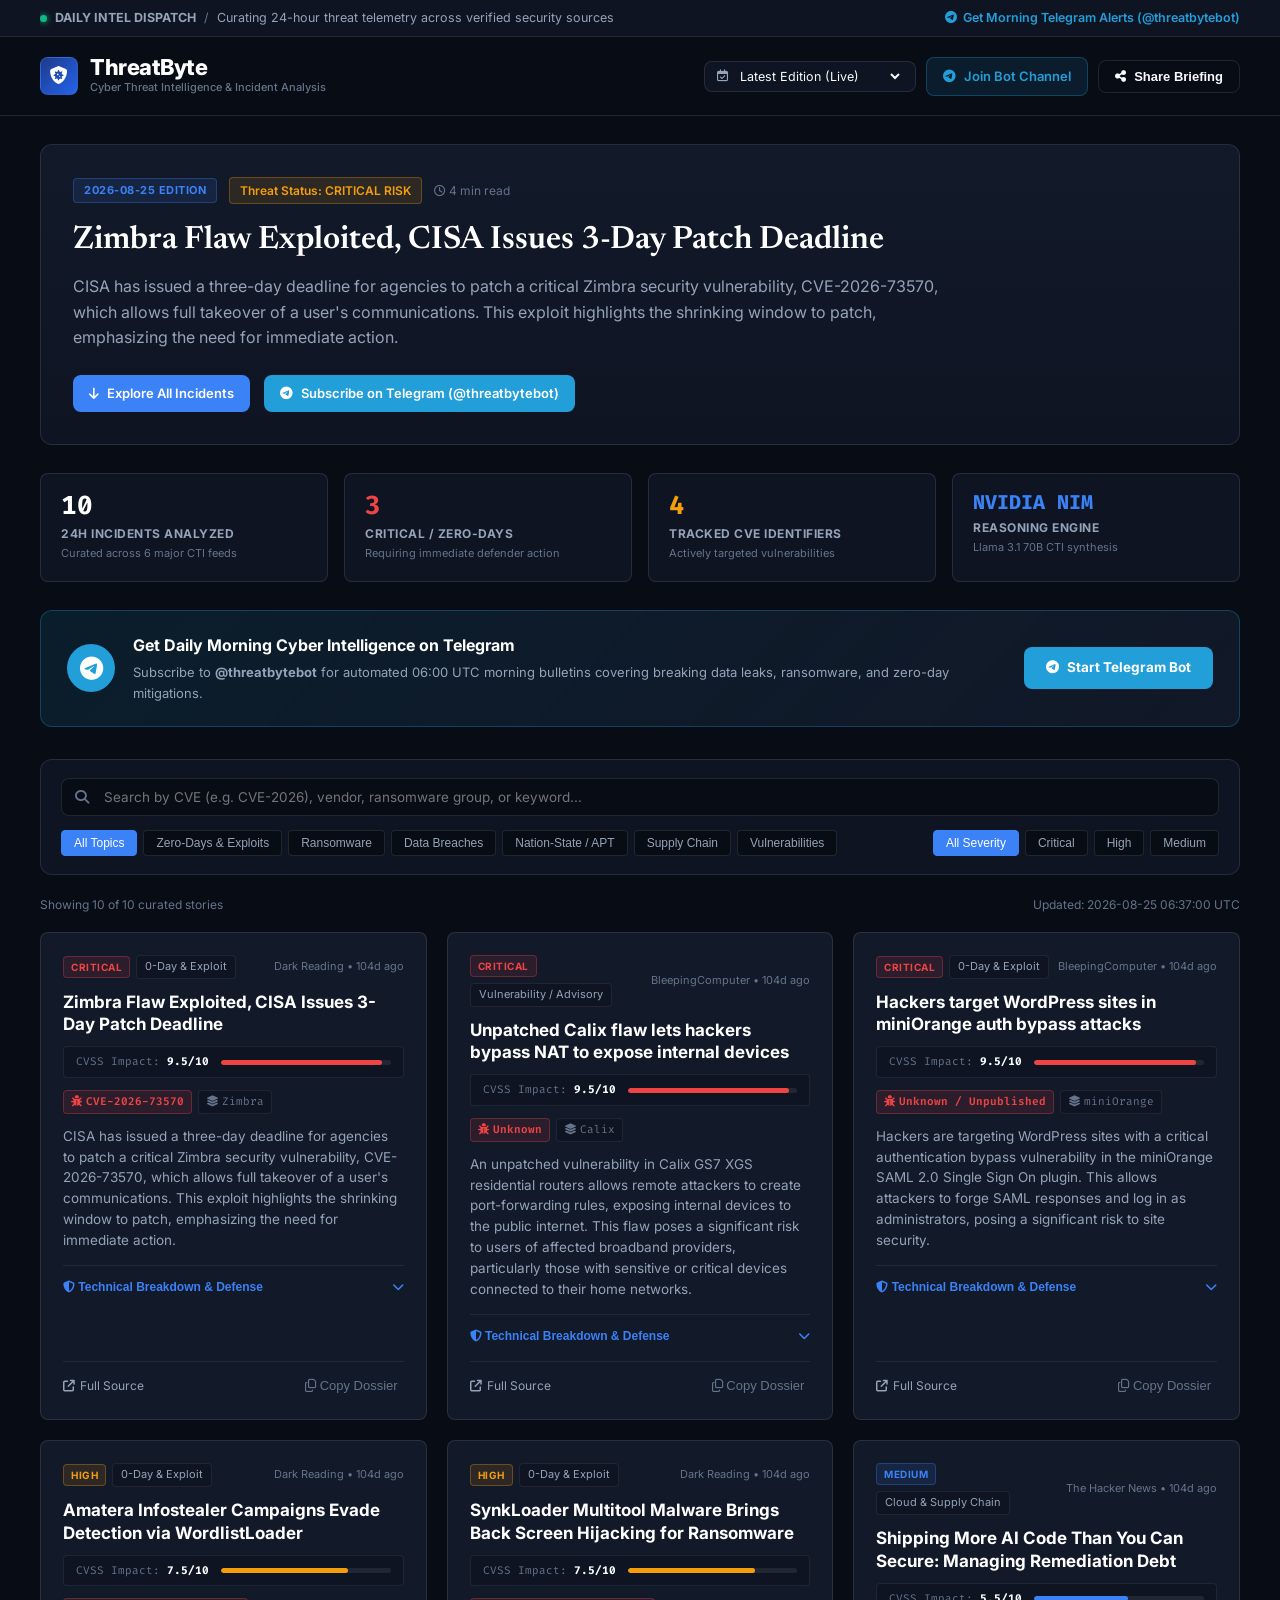
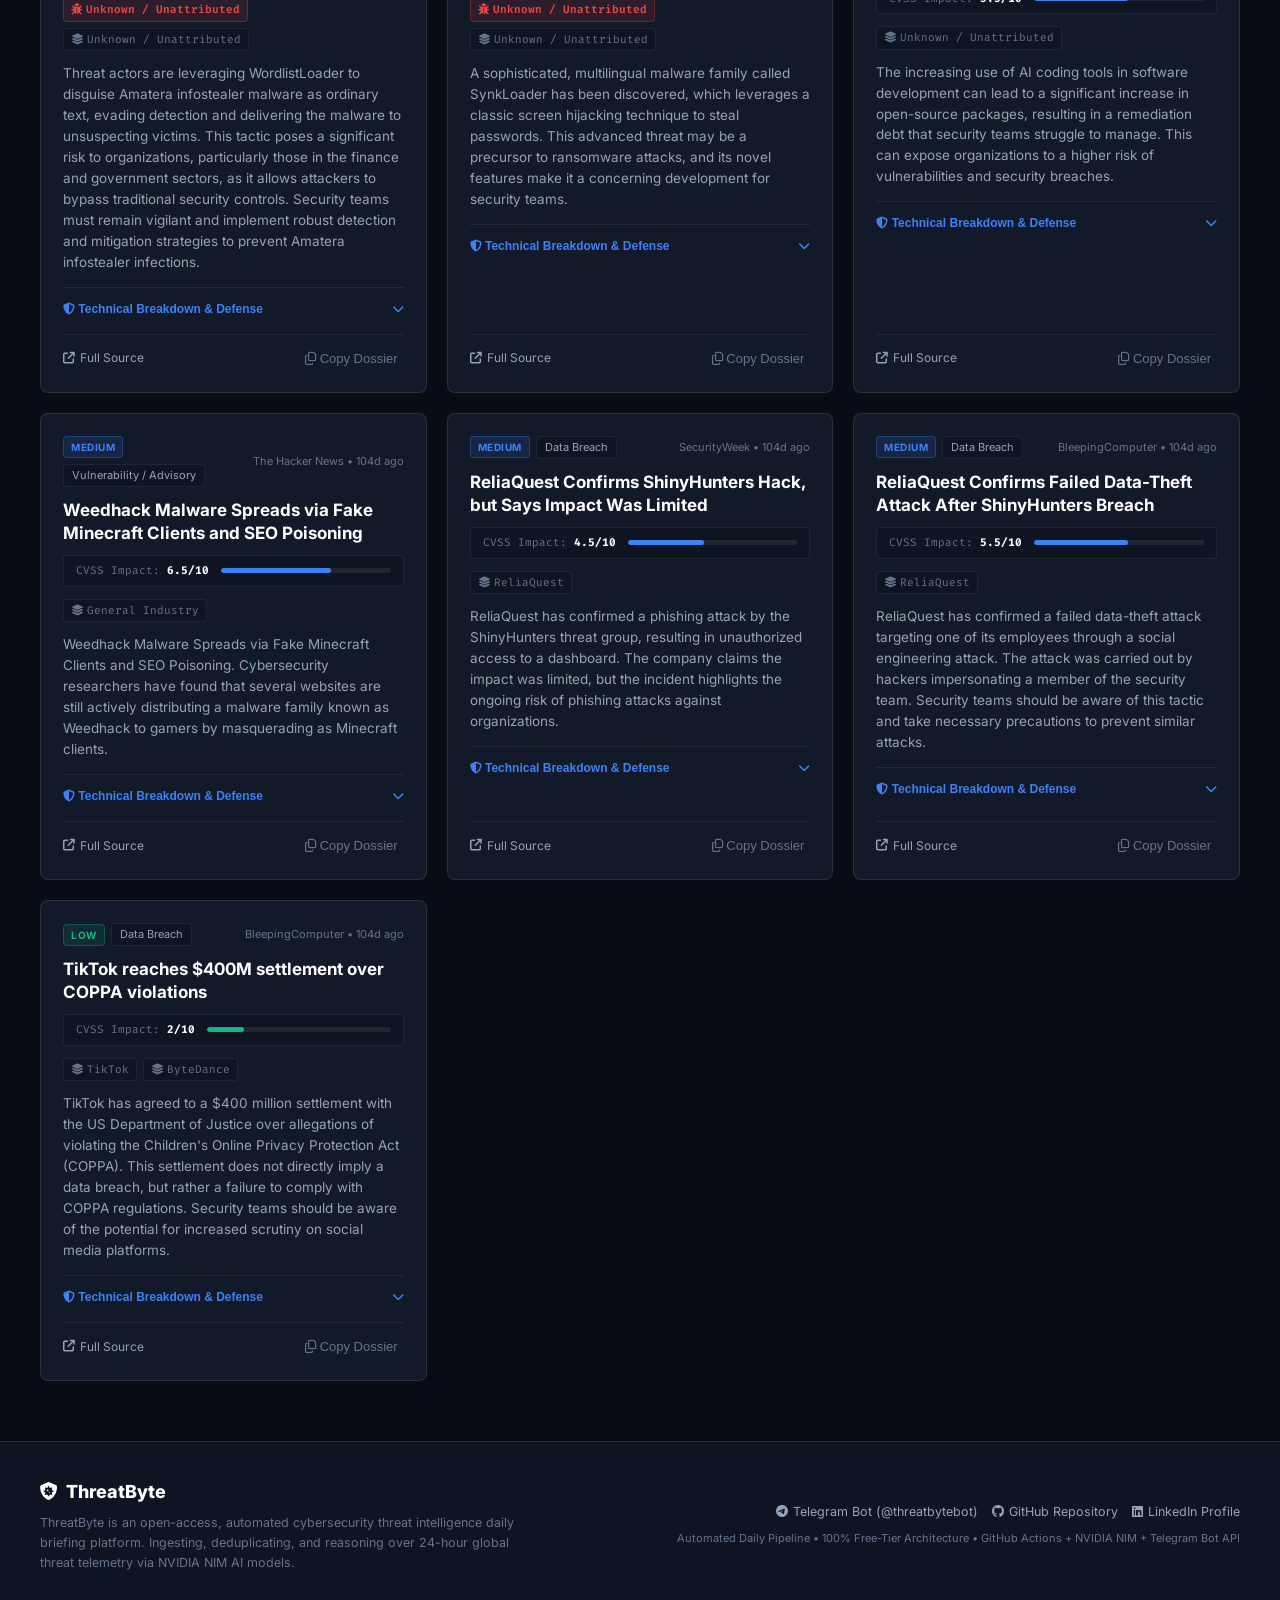
==== commit 7c66717f: "docs: add LinkedIn profile link beside GitHub tab in footer and README" ====
--- a/frontend/index.html
+++ b/frontend/index.html
@@ -232,7 +232,7 @@
         <div class="footer-links">
           <a href="https://t.me/threatbytebot" target="_blank"><i class="fa-brands fa-telegram"></i> Telegram Bot (@threatbytebot)</a>
           <a href="https://github.com/mukulgrover/ThreatByte" target="_blank"><i class="fa-brands fa-github"></i> GitHub Repository</a>
-          <a href="https://lnkd.in/p/dQvbGb7g" target="_blank"><i class="fa-brands fa-linkedin"></i> LinkedIn Announcement</a>
+          <a href="https://www.linkedin.com/in/mukul-kumar-169215245/" target="_blank"><i class="fa-brands fa-linkedin"></i> LinkedIn Profile</a>
         </div>
         <p class="footer-credit">
           Automated Daily Pipeline • 100% Free-Tier Architecture • GitHub Actions + NVIDIA NIM + Telegram Bot API
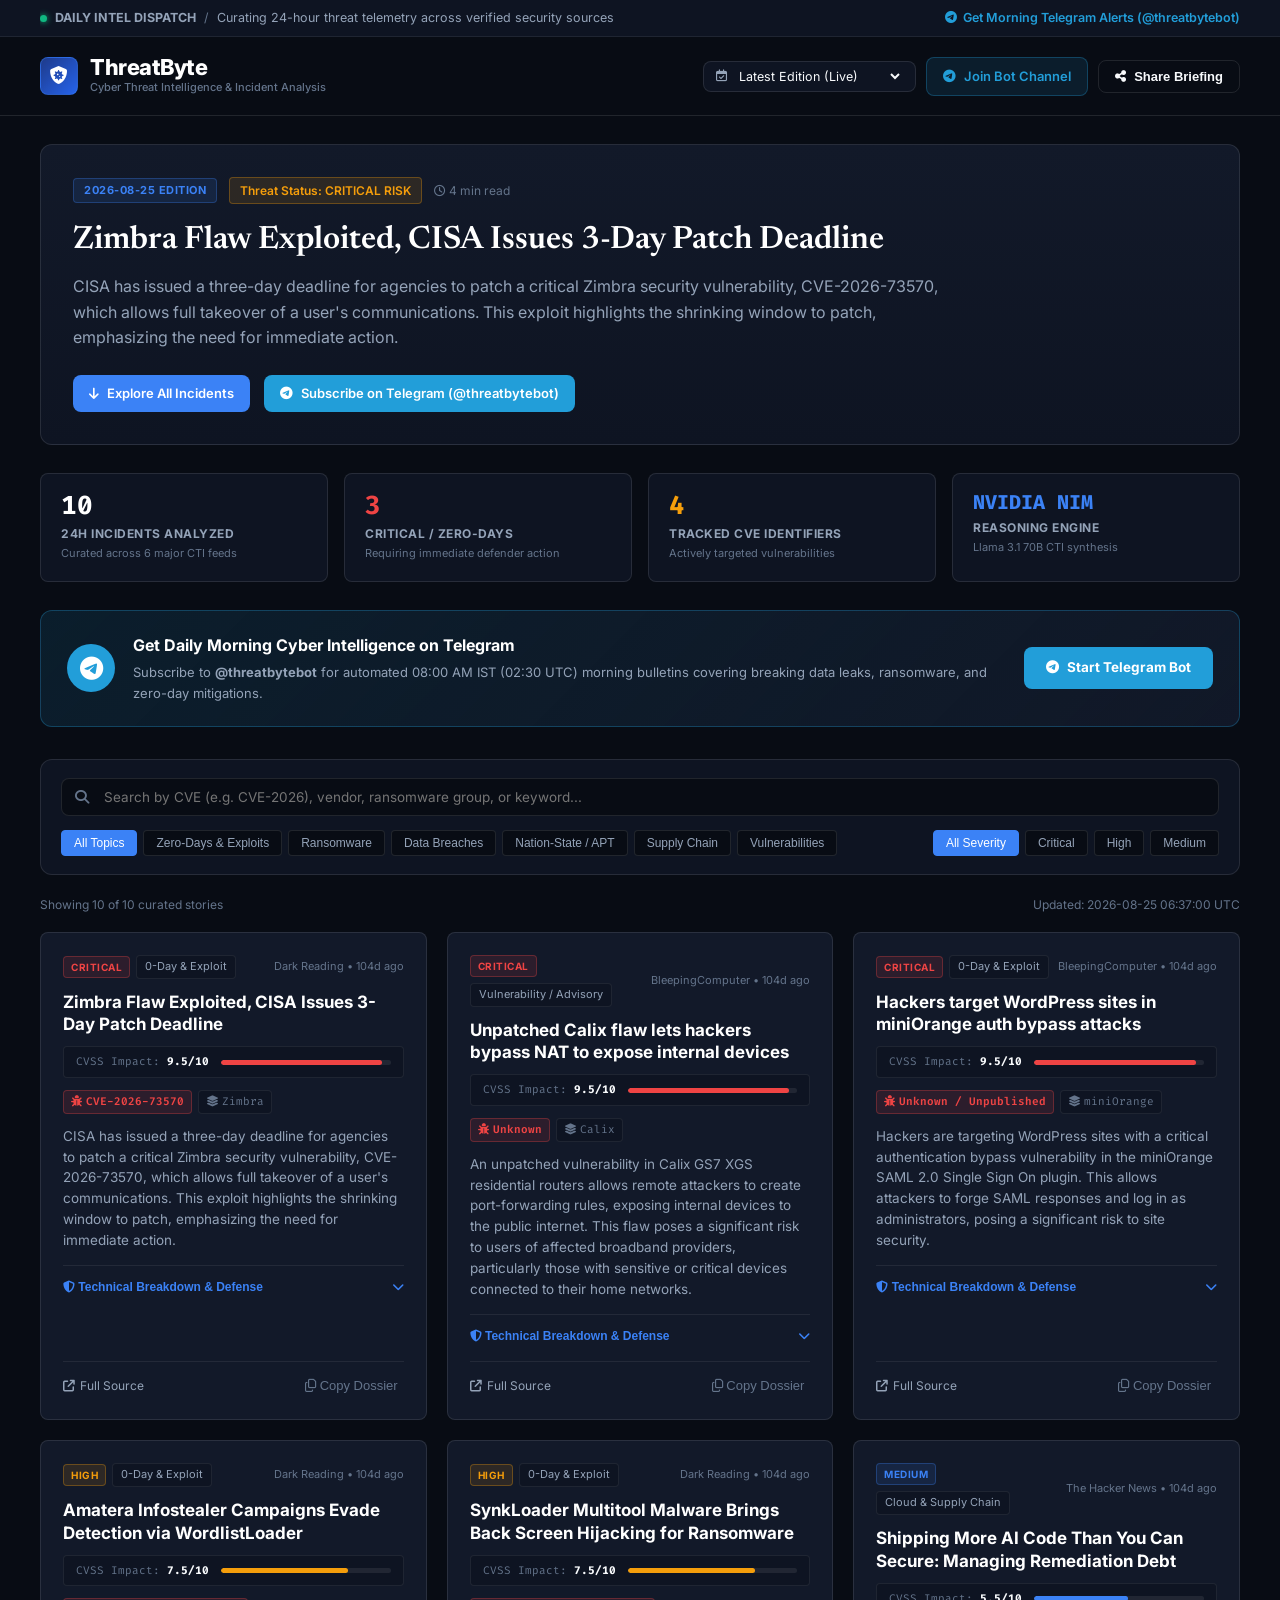
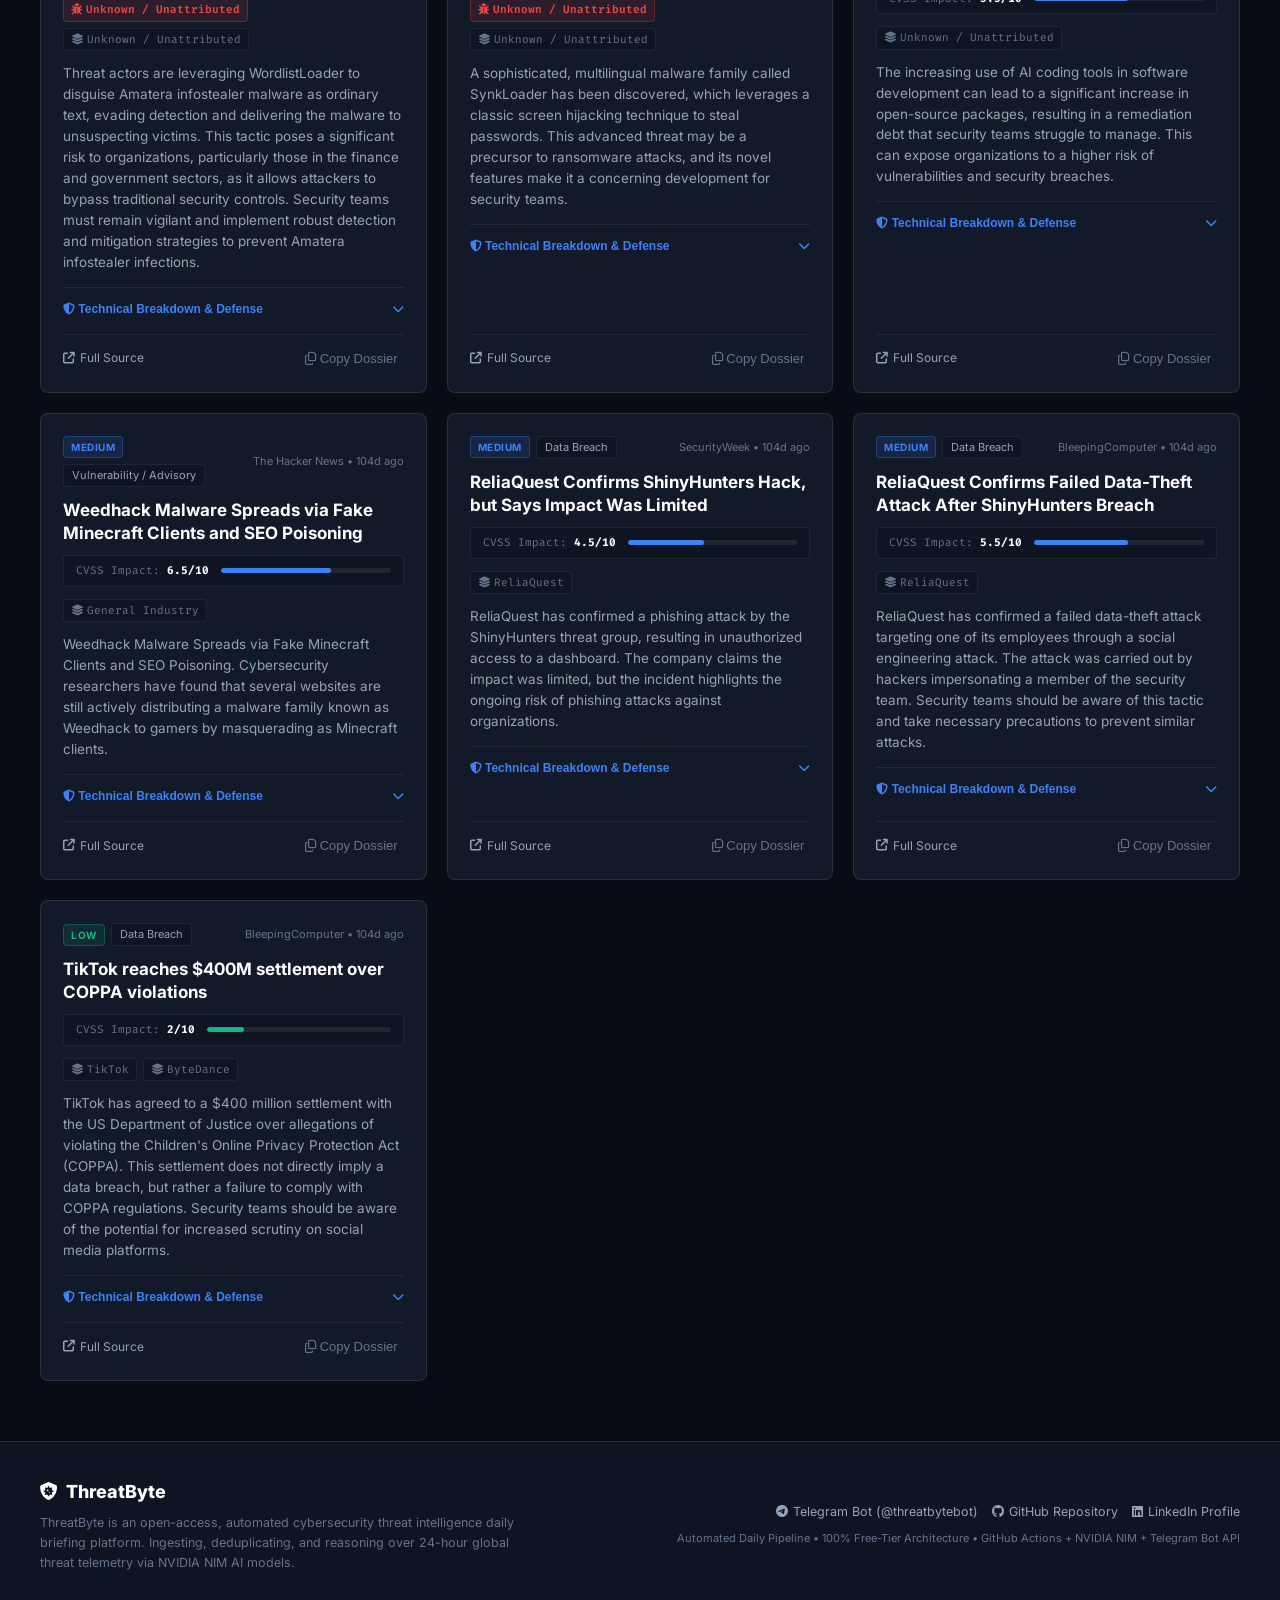
==== commit 4c2197e2: "chore: schedule daily briefing at 08:00 AM IST & update intel for 2026-08-26" ====
--- a/frontend/index.html
+++ b/frontend/index.html
@@ -130,7 +130,7 @@
         </div>
         <div class="tg-sub-content">
           <h3>Get Daily Morning Cyber Intelligence on Telegram</h3>
-          <p>Subscribe to <strong>@threatbytebot</strong> for automated 06:00 UTC morning bulletins covering breaking data leaks, ransomware, and zero-day mitigations.</p>
+          <p>Subscribe to <strong>@threatbytebot</strong> for automated 08:00 AM IST (02:30 UTC) morning bulletins covering breaking data leaks, ransomware, and zero-day mitigations.</p>
         </div>
       </div>
       <div class="tg-sub-right">
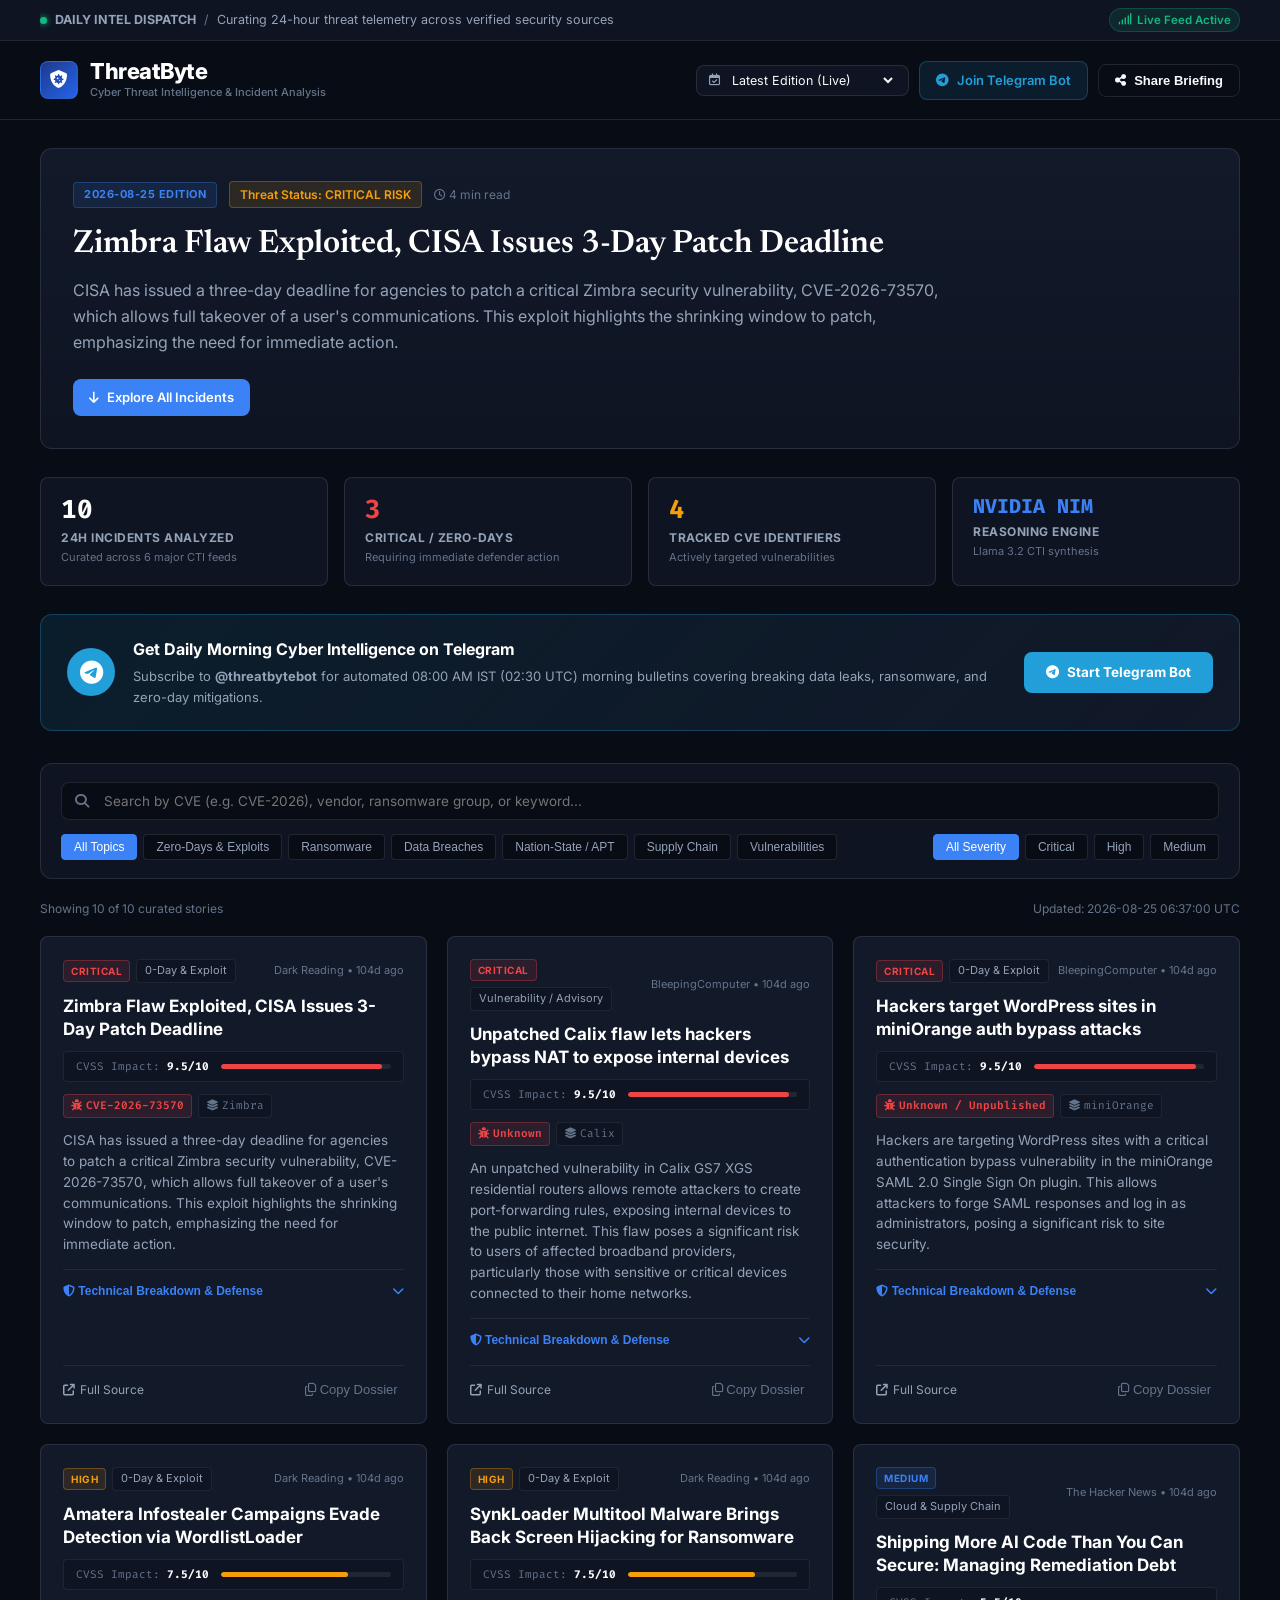
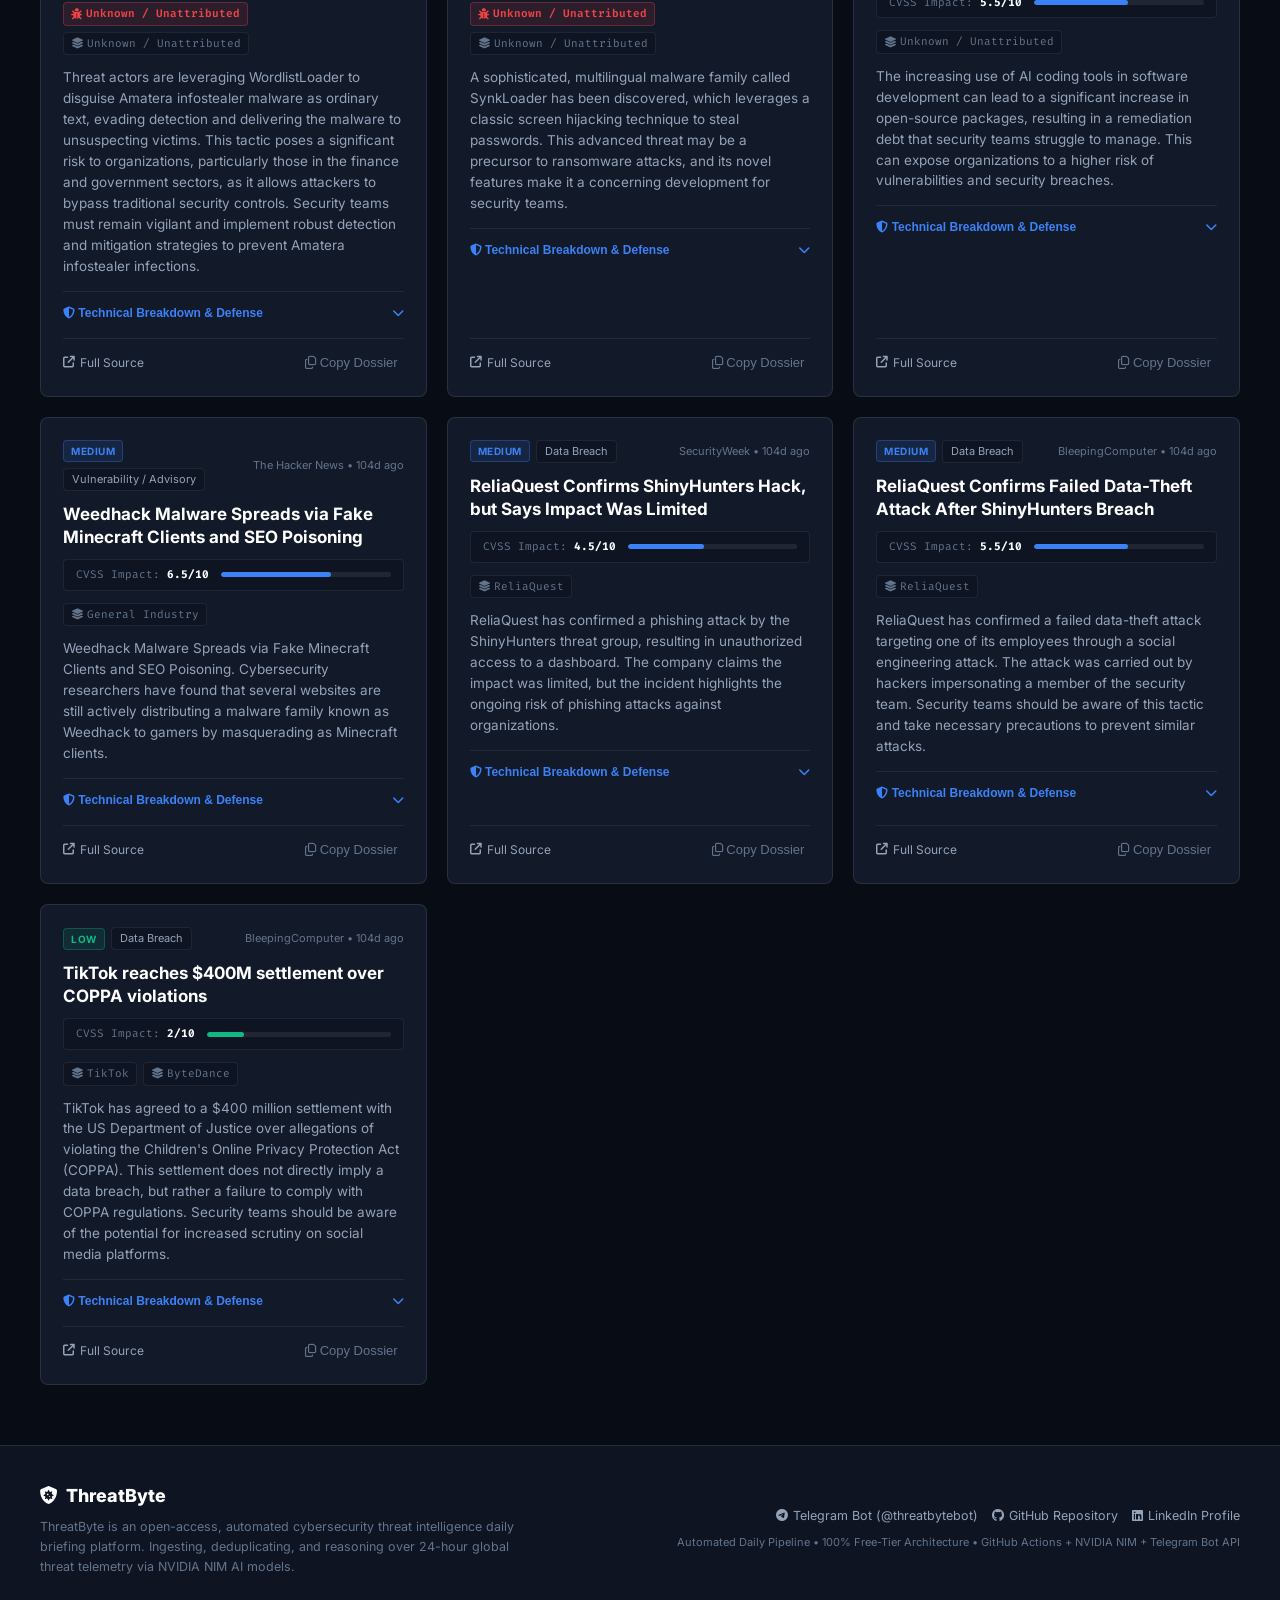
==== commit 0c552552: "fix(ui): remove redundant telegram join buttons and add cache-busting to live edition fetch" ====
--- a/frontend/index.html
+++ b/frontend/index.html
@@ -26,9 +26,7 @@
         <span id="announcement-status">Curating 24-hour threat telemetry across verified security sources</span>
       </div>
       <div class="announcement-right">
-        <a href="https://t.me/threatbytebot" target="_blank" class="announcement-link">
-          <i class="fa-brands fa-telegram"></i> Get Morning Telegram Alerts (@threatbytebot)
-        </a>
+        <span class="status-indicator-tag"><i class="fa-solid fa-signal"></i> Live Feed Active</span>
       </div>
     </div>
   </aside>
@@ -60,7 +58,7 @@
         <!-- Telegram Join CTA -->
         <a href="https://t.me/threatbytebot" target="_blank" class="btn btn-telegram-nav" title="Join on Telegram">
           <i class="fa-brands fa-telegram"></i>
-          <span>Join Bot Channel</span>
+          <span>Join Telegram Bot</span>
         </a>
 
         <!-- Copy Full Briefing -->
@@ -92,9 +90,6 @@
         <a href="#feed-section" class="btn btn-primary">
           <i class="fa-solid fa-arrow-down"></i> Explore All Incidents
         </a>
-        <a href="https://t.me/threatbytebot" target="_blank" class="btn btn-telegram">
-          <i class="fa-brands fa-telegram"></i> Subscribe on Telegram (@threatbytebot)
-        </a>
       </div>
     </section>
 
@@ -118,7 +113,7 @@
       <div class="metric-card metric-ai">
         <div class="metric-num" id="stat-ai-model">NVIDIA NIM</div>
         <div class="metric-title">Reasoning Engine</div>
-        <div class="metric-desc">Llama 3.1 70B CTI synthesis</div>
+        <div class="metric-desc">Llama 3.2 CTI synthesis</div>
       </div>
     </section>
 
--- a/frontend/css/style.css
+++ b/frontend/css/style.css
@@ -111,6 +111,20 @@
 
 .divider {
   color: var(--text-muted);
+}
+
+.status-indicator-tag {
+  color: var(--accent-emerald);
+  font-size: 11.5px;
+  font-weight: 600;
+  display: inline-flex;
+  align-items: center;
+  gap: 5px;
+  background: var(--accent-emerald-dim);
+  padding: 2px 8px;
+  border-radius: 12px;
+  border: 1px solid rgba(16, 185, 129, 0.25);
+  white-space: nowrap;
 }
 
 .announcement-link {
